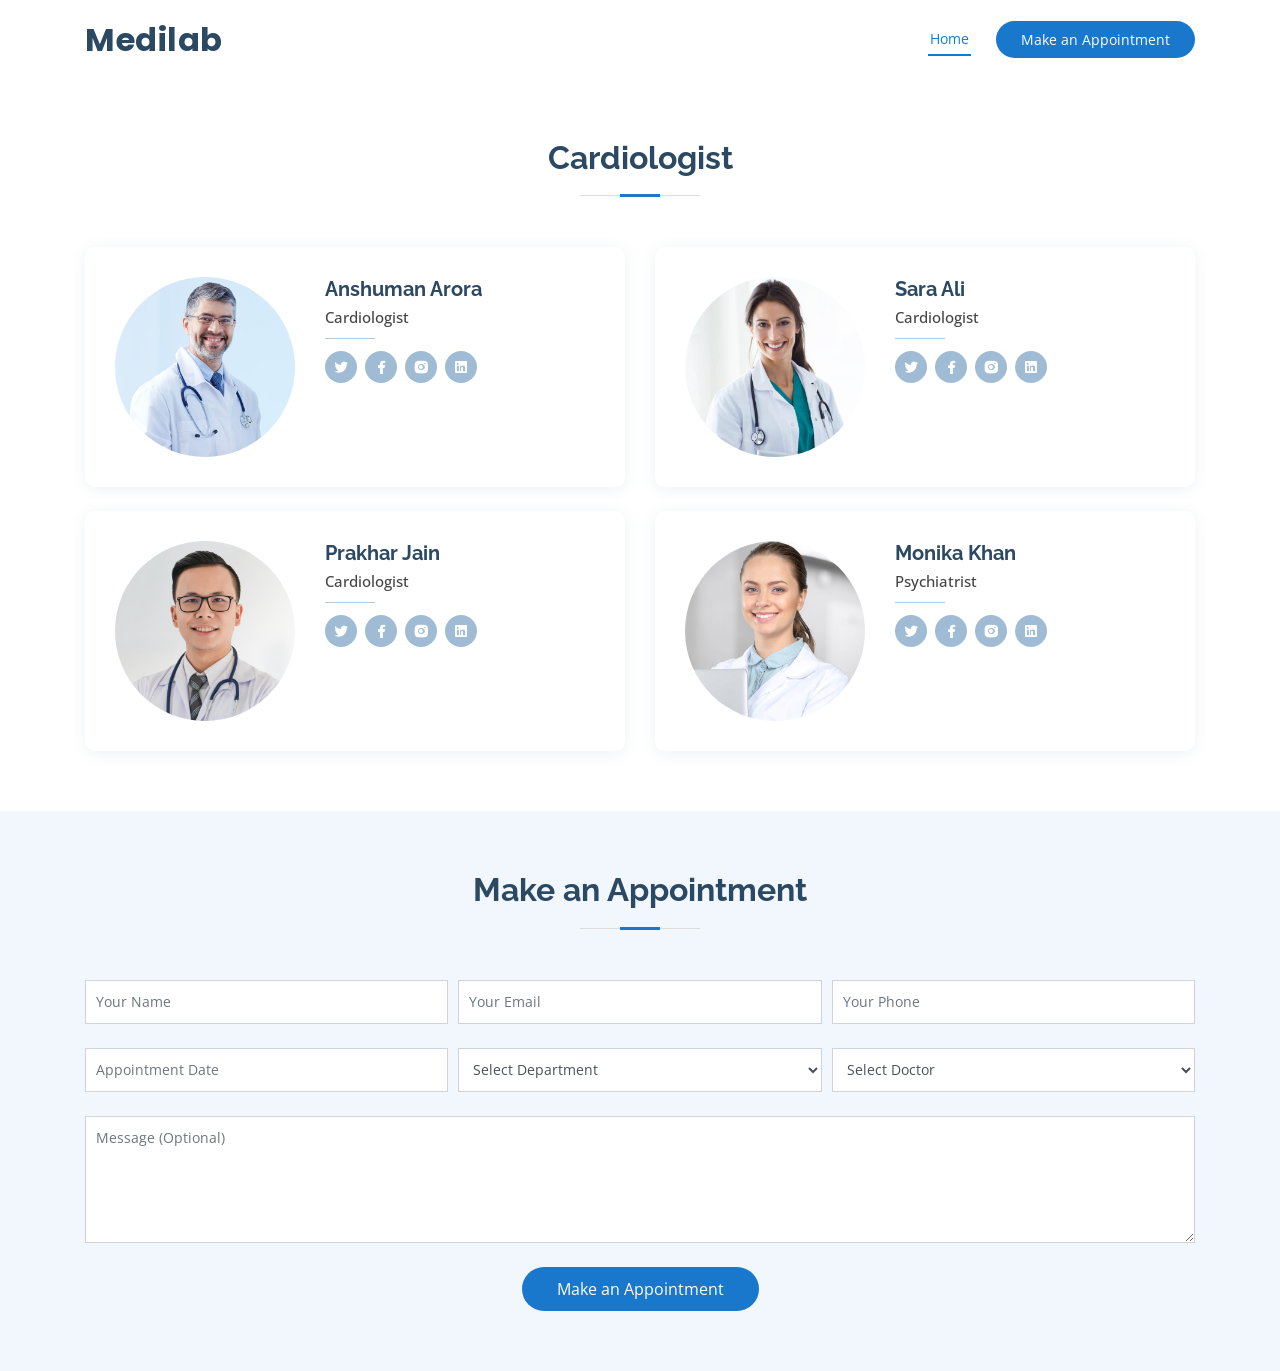
==== cardiology.html @ 85d43318 "Doctor_pages" ====
<!DOCTYPE html>
<html lang="en">

<head>
  <meta charset="utf-8">
  <meta content="width=device-width, initial-scale=1.0" name="viewport">

  <title>Medilab Bootstrap Template - Index</title>
  <meta content="" name="description">
  <meta content="" name="keywords">

  <!-- Favicons -->
  <link href="assets/img/favicon.png" rel="icon">
  <link href="assets/img/apple-touch-icon.png" rel="apple-touch-icon">

  <!-- Google Fonts -->
  <link href="https://fonts.googleapis.com/css?family=Open+Sans:300,300i,400,400i,600,600i,700,700i|Raleway:300,300i,400,400i,500,500i,600,600i,700,700i|Poppins:300,300i,400,400i,500,500i,600,600i,700,700i" rel="stylesheet">

  <!-- Vendor CSS Files -->
  <link href="assets/vendor/bootstrap/css/bootstrap.min.css" rel="stylesheet">
  <link href="assets/vendor/icofont/icofont.min.css" rel="stylesheet">
  <link href="assets/vendor/boxicons/css/boxicons.min.css" rel="stylesheet">
  <link href="assets/vendor/venobox/venobox.css" rel="stylesheet">
  <link href="assets/vendor/animate.css/animate.min.css" rel="stylesheet">
  <link href="assets/vendor/remixicon/remixicon.css" rel="stylesheet">
  <link href="assets/vendor/owl.carousel/assets/owl.carousel.min.css" rel="stylesheet">
  <link href="assets/vendor/bootstrap-datepicker/css/bootstrap-datepicker.min.css" rel="stylesheet">

  <!-- Template Main CSS File -->
  <link href="assets/css/style.css" rel="stylesheet">

  <!-- =======================================================
  * Template Name: Medilab - v2.1.0
  * Template URL: https://bootstrapmade.com/medilab-free-medical-bootstrap-theme/
  * Author: BootstrapMade.com
  * License: https://bootstrapmade.com/license/
  ======================================================== -->
</head>

<body>

  <!-- ======= Top Bar ======= -->
  <!-- <div id="topbar" class="d-none d-lg-flex align-items-center fixed-top">
    <div class="container d-flex">
      <div class="contact-info mr-auto">
        <i class="icofont-envelope"></i> <a href="mailto:contact@example.com">contact@example.com</a>
        <i class="icofont-phone"></i> +1 5589 55488 55
        <i class="icofont-google-map"></i> A108 Adam Street, NY
      </div>
      <div class="social-links">
        <a href="#" class="twitter"><i class="icofont-twitter"></i></a>
        <a href="#" class="facebook"><i class="icofont-facebook"></i></a>
        <a href="#" class="instagram"><i class="icofont-instagram"></i></a>
        <a href="#" class="skype"><i class="icofont-skype"></i></a>
        <a href="#" class="linkedin"><i class="icofont-linkedin"></i></i></a>
      </div>
    </div>
  </div> -->

  <!-- ======= Header ======= -->
  <header id="header">
    <div class="container d-flex align-items-center">

      <h1 class="logo mr-auto"><a href="index.html">Medilab</a></h1>
      <!-- Uncomment below if you prefer to use an image logo -->
      <!-- <a href="index.html" class="logo mr-auto"><img src="assets/img/logo.png" alt="" class="img-fluid"></a>-->

      <nav class="nav-menu d-none d-lg-block">
        <ul>
          <li class="active"><a href="index.html">Home</a></li>
          <!-- <li><a href="#about">About</a></li>
          <li><a href="#services">Department</a></li>
           <li><a href="#departments">Departments</a></li> 
          <li><a href="#doctors">Doctors</a></li>
          <li class="drop-down"><a href="">Drop Down</a>
            <ul>
              <li><a href="#">Drop Down 1</a></li>
              <li class="drop-down"><a href="#">Deep Drop Down</a>
                <ul>
                  <li><a href="#">Deep Drop Down 1</a></li>
                  <li><a href="#">Deep Drop Down 2</a></li>
                  <li><a href="#">Deep Drop Down 3</a></li>
                  <li><a href="#">Deep Drop Down 4</a></li>
                  <li><a href="#">Deep Drop Down 5</a></li>
                </ul>
              </li>
              <li><a href="#">Drop Down 2</a></li>
              <li><a href="#">Drop Down 3</a></li>
              <li><a href="#">Drop Down 4</a></li>
            </ul>
          </li>
          <li><a href="#contact">Contact</a></li> -->

        </ul>
      </nav><!-- .nav-menu -->

      <a href="#appointment" class="appointment-btn scrollto">Make an Appointment</a>

    </div>
  </header><!-- End Header -->
   <!-- ======= Doctors Section ======= -->
   <section id="doctors" class="doctors">
    <div class="container">

      <div class="section-title">
        <h2>Cardiologist</h2>
        <!-- <p>Magnam dolores commodi suscipit. Necessitatibus eius consequatur ex aliquid fuga eum quidem. Sit sint consectetur velit. Quisquam quos quisquam cupiditate. Et nemo qui impedit suscipit alias ea. Quia fugiat sit in iste officiis commodi quidem hic quas.</p> -->
      </div>

      <div class="row">

        <div class="col-lg-6">
          <div class="member d-flex align-items-start">
            <div class="pic"><img src="assets/img/doctors/doctors-1.jpg" class="img-fluid" alt=""></div>
            <div class="member-info">
              <h4>Anshuman Arora</h4>
              <span>Cardiologist</span>
              <!-- <p>Explicabo voluptatem mollitia et repellat qui dolorum quasi</p> -->
              <div class="social">
                <a href=""><i class="ri-twitter-fill"></i></a>
                <a href=""><i class="ri-facebook-fill"></i></a>
                <a href=""><i class="ri-instagram-fill"></i></a>
                <a href=""> <i class="ri-linkedin-box-fill"></i> </a>
                
              </div>
              
            </div>
            
          </div>
          
        </div>
        

        <div class="col-lg-6 mt-4 mt-lg-0">
          <div class="member d-flex align-items-start">
            <div class="pic"><img src="assets/img/doctors/doctors-2.jpg" class="img-fluid" alt=""></div>
            <div class="member-info">
              <h4>Sara Ali</h4>
              <span>Cardiologist</span>
              <!-- <p>Aut maiores voluptates amet et quis praesentium qui senda para</p> -->
              <div class="social">
                <a href=""><i class="ri-twitter-fill"></i></a>
                <a href=""><i class="ri-facebook-fill"></i></a>
                <a href=""><i class="ri-instagram-fill"></i></a>
                <a href=""> <i class="ri-linkedin-box-fill"></i> </a>
              </div>
            </div>
          </div>
        </div>

        <div class="col-lg-6 mt-4">
          <div class="member d-flex align-items-start">
            <div class="pic"><img src="assets/img/doctors/doctors-3.jpg" class="img-fluid" alt=""></div>
            <div class="member-info">
              <h4>Prakhar Jain</h4>
              <span>Cardiologist</span>
              <!-- <p>Quisquam facilis cum velit laborum corrupti fuga rerum quia</p> -->
              <div class="social">
                <a href=""><i class="ri-twitter-fill"></i></a>
                <a href=""><i class="ri-facebook-fill"></i></a>
                <a href=""><i class="ri-instagram-fill"></i></a>
                <a href=""> <i class="ri-linkedin-box-fill"></i> </a>
              </div>
            </div>
          </div>
        </div>

        <div class="col-lg-6 mt-4">
          <div class="member d-flex align-items-start">
            <div class="pic"><img src="assets/img/doctors/doctors-4.jpg" class="img-fluid" alt=""></div>
            <div class="member-info">
              <h4>Monika Khan</h4>
              <span>Psychiatrist</span>
              <!-- <p>Dolorum tempora officiis odit laborum officiis et et accusamus</p> -->
              <div class="social">
                <a href=""><i class="ri-twitter-fill"></i></a>
                <a href=""><i class="ri-facebook-fill"></i></a>
                <a href=""><i class="ri-instagram-fill"></i></a>
                <a href=""> <i class="ri-linkedin-box-fill"></i> </a>
              </div>
            </div>
          </div>
        </div>

      </div>

    </div>
  </section><!-- End Doctors Section -->
<!-- ======= Appointment Section ======= -->
<section id="appointment" class="appointment section-bg">
  <div class="container">

    <div class="section-title">
      <h2>Make an Appointment</h2>
      <!-- <p>Magnam dolores commodi suscipit. Necessitatibus eius consequatur ex aliquid fuga eum quidem. Sit sint consectetur velit. Quisquam quos quisquam cupiditate. Et nemo qui impedit suscipit alias ea. Quia fugiat sit in iste officiis commodi quidem hic quas.</p> -->
    </div>

    <form action="forms/appointment.php" method="post" role="form" class="php-email-form">
      <div class="form-row">
        <div class="col-md-4 form-group">
          <input type="text" name="name" class="form-control" id="name" placeholder="Your Name" data-rule="minlen:4" data-msg="Please enter at least 4 chars">
          <div class="validate"></div>
        </div>
        <div class="col-md-4 form-group">
          <input type="email" class="form-control" name="email" id="email" placeholder="Your Email" data-rule="email" data-msg="Please enter a valid email">
          <div class="validate"></div>
        </div>
        <div class="col-md-4 form-group">
          <input type="tel" class="form-control" name="phone" id="phone" placeholder="Your Phone" data-rule="minlen:4" data-msg="Please enter at least 4 chars">
          <div class="validate"></div>
        </div>
      </div>
      <div class="form-row">
        <div class="col-md-4 form-group">
          <input type="datetime" name="date" class="form-control datepicker" id="date" placeholder="Appointment Date" data-rule="minlen:4" data-msg="Please enter at least 4 chars">
          <div class="validate"></div>
        </div>
        <div class="col-md-4 form-group">
          <select name="department" id="department" class="form-control">
            <option value="">Select Department</option>
            <option value="Department 1">Department 1</option>
            <option value="Department 2">Department 2</option>
            <option value="Department 3">Department 3</option>
          </select>
          <div class="validate"></div>
        </div>
        <div class="col-md-4 form-group">
          <select name="doctor" id="doctor" class="form-control">
            <option value="">Select Doctor</option>
            <option value="Doctor 1">Doctor 1</option>
            <option value="Doctor 2">Doctor 2</option>
            <option value="Doctor 3">Doctor 3</option>
          </select>
          <div class="validate"></div>
        </div>
      </div>

      <div class="form-group">
        <textarea class="form-control" name="message" rows="5" placeholder="Message (Optional)"></textarea>
        <div class="validate"></div>
      </div>
      <div class="mb-3">
        <div class="loading">Loading</div>
        <div class="error-message"></div>
        <div class="sent-message">Your appointment request has been sent successfully. Thank you!</div>
      </div>
      <div class="text-center"><button type="submit">Make an Appointment</button></div>
    </form>

  </div>
</section><!-- End Appointment Section -->
---- assets/css/style.css ----
/**
* Template Name: Medilab - v2.1.0
* Template URL: https://bootstrapmade.com/medilab-free-medical-bootstrap-theme/
* Author: BootstrapMade.com
* License: https://bootstrapmade.com/license/
*/

/*--------------------------------------------------------------
# General
--------------------------------------------------------------*/
body {
  font-family: "Open Sans", sans-serif;
  color: #444444;
}

a {
  color: #1977cc;
}

a:hover {
  color: #3291e6;
  text-decoration: none;
}

h1, h2, h3, h4, h5, h6 {
  font-family: "Raleway", sans-serif;
}

/*--------------------------------------------------------------
# Preloader
--------------------------------------------------------------*/
#preloader {
  position: fixed;
  top: 0;
  left: 0;
  right: 0;
  bottom: 0;
  z-index: 9999;
  overflow: hidden;
  background: #fff;
}

#preloader:before {
  content: "";
  position: fixed;
  top: calc(50% - 30px);
  left: calc(50% - 30px);
  border: 6px solid #1977cc;
  border-top-color: #d1e6f9;
  border-radius: 50%;
  width: 60px;
  height: 60px;
  -webkit-animation: animate-preloader 1s linear infinite;
  animation: animate-preloader 1s linear infinite;
}

@-webkit-keyframes animate-preloader {
  0% {
    transform: rotate(0deg);
  }
  100% {
    transform: rotate(360deg);
  }
}

@keyframes animate-preloader {
  0% {
    transform: rotate(0deg);
  }
  100% {
    transform: rotate(360deg);
  }
}

/*--------------------------------------------------------------
# Back to top button
--------------------------------------------------------------*/
.back-to-top {
  position: fixed;
  display: none;
  right: 15px;
  bottom: 15px;
  z-index: 99999;
}

.back-to-top i {
  display: flex;
  align-items: center;
  justify-content: center;
  font-size: 24px;
  width: 40px;
  height: 40px;
  border-radius: 50px;
  background: #1977cc;
  color: #fff;
  transition: all 0.4s;
}

.back-to-top i:hover {
  background: #1c84e3;
  color: #fff;
}

.datepicker-dropdown {
  padding: 20px !important;
}

/*--------------------------------------------------------------
# Top Bar
--------------------------------------------------------------*/
#topbar {
  background: #fff;
  height: 40px;
  font-size: 14px;
  transition: all 0.5s;
}

#topbar.topbar-scrolled {
  top: -40px;
}

#topbar .contact-info a {
  line-height: 1;
  color: #444444;
  transition: 0.3s;
}

#topbar .contact-info a:hover {
  color: #1977cc;
}

#topbar .contact-info i {
  color: #1977cc;
  padding-right: 4px;
  margin-left: 15px;
}

#topbar .contact-info i:first-child {
  margin-left: 0;
}

#topbar .social-links a {
  color: #437099;
  padding-left: 15px;
  display: inline-block;
  line-height: 1px;
  transition: 0.3s;
}

#topbar .social-links a:hover {
  color: #1977cc;
}

#topbar .social-links a:first-child {
  border-left: 0;
}

/*--------------------------------------------------------------
# Header
--------------------------------------------------------------*/
#header {
  background: #fff;
  transition: all 0.5s;
  z-index: 997;
  padding: 15px 0;
  top: 40px;
  box-shadow: 0px 2px 15px rgba(25, 119, 204, 0.1);
}

#header.header-scrolled {
  top: 0;
}

#header .logo {
  font-size: 32px;
  margin: 0;
  padding: 0;
  line-height: 1;
  font-weight: 700;
  letter-spacing: 0.5px;
  font-family: "Poppins", sans-serif;
}

#header .logo a {
  color: #2c4964;
}

#header .logo img {
  max-height: 40px;
}

@media (max-width: 992px) {
  #header {
    top: 0;
  }
  #header .logo {
    font-size: 28px;
  }
}

/*--------------------------------------------------------------
# Navigation Menu
--------------------------------------------------------------*/
/* Desktop Navigation */
.nav-menu ul {
  margin: 0;
  padding: 0;
  list-style: none;
}

.nav-menu > ul {
  display: flex;
}

.nav-menu > ul > li {
  position: relative;
  white-space: nowrap;
  padding: 8px 0 8px 20px;
}

.nav-menu a {
  display: block;
  position: relative;
  color: #2c4964;
  transition: 0.3s;
  font-size: 14px;
  font-family: "Open Sans", sans-serif;
  padding: 5px 2px;
  border-bottom: 2px solid #fff;
}

.nav-menu a:hover, .nav-menu .active > a, .nav-menu li:hover > a {
  color: #1977cc;
  border-color: #1977cc;
}

.nav-menu .drop-down ul {
  display: block;
  position: absolute;
  left: 20px;
  top: calc(100% + 30px);
  z-index: 99;
  opacity: 0;
  visibility: hidden;
  padding: 10px 0;
  background: #fff;
  box-shadow: 0px 0px 30px rgba(127, 137, 161, 0.25);
  transition: 0.3s;
}

.nav-menu .drop-down:hover > ul {
  opacity: 1;
  top: 100%;
  visibility: visible;
}

.nav-menu .drop-down li {
  min-width: 180px;
  position: relative;
}

.nav-menu .drop-down ul a {
  padding: 10px 20px;
  font-size: 14px;
  font-weight: 500;
  text-transform: none;
  color: #082744;
  border: none;
}

.nav-menu .drop-down ul a:hover, .nav-menu .drop-down ul .active > a, .nav-menu .drop-down ul li:hover > a {
  color: #1977cc;
}

.nav-menu .drop-down > a:after {
  content: "\ea99";
  font-family: IcoFont;
  padding-left: 5px;
}

.nav-menu .drop-down .drop-down ul {
  top: 0;
  left: calc(100% - 30px);
}

.nav-menu .drop-down .drop-down:hover > ul {
  opacity: 1;
  top: 0;
  left: 100%;
}

.nav-menu .drop-down .drop-down > a {
  padding-right: 35px;
}

.nav-menu .drop-down .drop-down > a:after {
  content: "\eaa0";
  font-family: IcoFont;
  position: absolute;
  right: 15px;
}

@media (max-width: 1366px) {
  .nav-menu .drop-down .drop-down ul {
    left: -90%;
  }
  .nav-menu .drop-down .drop-down:hover > ul {
    left: -100%;
  }
  .nav-menu .drop-down .drop-down > a:after {
    content: "\ea9d";
  }
}

/* Get Startet Button */
.appointment-btn {
  margin-left: 25px;
  background: #1977cc;
  color: #fff;
  border-radius: 50px;
  padding: 8px 25px;
  white-space: nowrap;
  transition: 0.3s;
  font-size: 14px;
  display: inline-block;
}

.appointment-btn:hover {
  background: #166ab5;
  color: #fff;
}

@media (max-width: 768px) {
  .appointment-btn {
    margin: 0 48px 0 0;
    padding: 6px 18px;
  }
}

/* Mobile Navigation */
.mobile-nav-toggle {
  position: fixed;
  right: 15px;
  top: 15px;
  z-index: 9998;
  border: 0;
  background: none;
  font-size: 24px;
  transition: all 0.4s;
  outline: none !important;
  line-height: 1;
  cursor: pointer;
  text-align: right;
}

.mobile-nav-toggle i {
  color: #1977cc;
}

.mobile-nav {
  position: fixed;
  top: 55px;
  right: 15px;
  bottom: 15px;
  left: 15px;
  z-index: 9999;
  overflow-y: auto;
  background: #fff;
  transition: ease-in-out 0.2s;
  opacity: 0;
  visibility: hidden;
  border-radius: 10px;
  padding: 10px 0;
}

.mobile-nav * {
  margin: 0;
  padding: 0;
  list-style: none;
}

.mobile-nav a {
  display: block;
  position: relative;
  color: #2c4964;
  padding: 10px 20px;
  font-weight: 500;
  outline: none;
}

.mobile-nav a:hover, .mobile-nav .active > a, .mobile-nav li:hover > a {
  color: #1977cc;
  text-decoration: none;
}

.mobile-nav .drop-down > a:after {
  content: "\ea99";
  font-family: IcoFont;
  padding-left: 10px;
  position: absolute;
  right: 15px;
}

.mobile-nav .active.drop-down > a:after {
  content: "\eaa1";
}

.mobile-nav .drop-down > a {
  padding-right: 35px;
}

.mobile-nav .drop-down ul {
  display: none;
  overflow: hidden;
}

.mobile-nav .drop-down li {
  padding-left: 20px;
}

.mobile-nav-overly {
  width: 100%;
  height: 100%;
  z-index: 9997;
  top: 0;
  left: 0;
  position: fixed;
  background: rgba(28, 47, 65, 0.6);
  overflow: hidden;
  display: none;
  transition: ease-in-out 0.2s;
}

.mobile-nav-active {
  overflow: hidden;
}

.mobile-nav-active .mobile-nav {
  opacity: 1;
  visibility: visible;
}

.mobile-nav-active .mobile-nav-toggle i {
  color: #fff;
}

/*--------------------------------------------------------------
# Hero Section
--------------------------------------------------------------*/
#hero {
  width: 100%;
  height: 90vh;
  background: url("../img/hero-bg.jpg") top center;
  background-size: cover;
  position: relative;
  margin-bottom: -200px;
}

#hero .container {
  position: relative;
}

#hero h1 {
  margin: 0;
  font-size: 48px;
  font-weight: 700;
  line-height: 56px;
  text-transform: uppercase;
  color: #2c4964;
}

#hero h2 {
  color: #2c4964;
  margin: 10px 0 0 0;
  font-size: 24px;
}

#hero .btn-get-started {
  font-family: "Raleway", sans-serif;
  text-transform: uppercase;
  font-weight: 500;
  font-size: 14px;
  letter-spacing: 1px;
  display: inline-block;
  padding: 12px 35px;
  margin-top: 30px;
  border-radius: 50px;
  transition: 0.5s;
  color: #fff;
  background: #1977cc;
}

#hero .btn-get-started:hover {
  background: #3291e6;
}

@media (min-width: 1024px) {
  #hero {
    background-attachment: fixed;
  }
}

@media (max-width: 992px) {
  #hero {
    margin-bottom: 0;
    height: 100vh;
  }
  #hero .container {
    padding-bottom: 63px;
  }
  #hero h1 {
    font-size: 28px;
    line-height: 36px;
  }
  #hero h2 {
    font-size: 18px;
    line-height: 24px;
    margin-bottom: 30px;
  }
}

@media (max-height: 500px) {
  #hero {
    height: auto;
  }
}

/*--------------------------------------------------------------
# Sections General
--------------------------------------------------------------*/
section {
  padding: 60px 0;
  overflow: hidden;
}

.section-bg {
  background-color: #f1f7fd;
}

.section-title {
  text-align: center;
  padding-bottom: 30px;
}

.section-title h2 {
  font-size: 32px;
  font-weight: bold;
  margin-bottom: 20px;
  padding-bottom: 20px;
  position: relative;
  color: #2c4964;
}

.section-title h2::before {
  content: '';
  position: absolute;
  display: block;
  width: 120px;
  height: 1px;
  background: #ddd;
  bottom: 1px;
  left: calc(50% - 60px);
}

.section-title h2::after {
  content: '';
  position: absolute;
  display: block;
  width: 40px;
  height: 3px;
  background: #1977cc;
  bottom: 0;
  left: calc(50% - 20px);
}

.section-title p {
  margin-bottom: 0;
}

/*--------------------------------------------------------------
# Breadcrumbs
--------------------------------------------------------------*/
.breadcrumbs {
  padding: 20px 0;
  background-color: #f1f7fd;
  min-height: 40px;
  margin-top: 120px;
}

@media (max-width: 992px) {
  .breadcrumbs {
    margin-top: 63px;
  }
}

.breadcrumbs h2 {
  font-size: 24px;
  font-weight: 300;
  margin: 0;
}

@media (max-width: 992px) {
  .breadcrumbs h2 {
    margin: 0 0 10px 0;
  }
}

.breadcrumbs ol {
  display: flex;
  flex-wrap: wrap;
  list-style: none;
  padding: 0;
  margin: 0;
  font-size: 14px;
}

.breadcrumbs ol li + li {
  padding-left: 10px;
}

.breadcrumbs ol li + li::before {
  display: inline-block;
  padding-right: 10px;
  color: #6c757d;
  content: "/";
}

@media (max-width: 768px) {
  .breadcrumbs .d-flex {
    display: block !important;
  }
  .breadcrumbs ol {
    display: block;
  }
  .breadcrumbs ol li {
    display: inline-block;
  }
}

/*--------------------------------------------------------------
# Why Us
--------------------------------------------------------------*/
.why-us .content {
  padding: 30px;
  background: #1977cc;
  border-radius: 4px;
  color: #fff;
}

.why-us .content h3 {
  font-weight: 700;
  font-size: 34px;
  margin-bottom: 30px;
}

.why-us .content p {
  margin-bottom: 30px;
}

.why-us .content .more-btn {
  display: inline-block;
  background: rgba(255, 255, 255, 0.2);
  padding: 6px 30px 8px 30px;
  color: #fff;
  border-radius: 50px;
  transition: all ease-in-out 0.4s;
}

.why-us .content .more-btn i {
  font-size: 14px;
}

.why-us .content .more-btn:hover {
  color: #1977cc;
  background: #fff;
}

.why-us .icon-boxes .icon-box {
  text-align: center;
  border-radius: 10px;
  background: #fff;
  box-shadow: 0px 2px 15px rgba(0, 0, 0, 0.1);
  padding: 40px 30px;
  width: 100%;
}

.why-us .icon-boxes .icon-box i {
  font-size: 40px;
  color: #1977cc;
  margin-bottom: 30px;
}

.why-us .icon-boxes .icon-box h4 {
  font-size: 20px;
  font-weight: 700;
  margin: 0 0 30px 0;
}

.why-us .icon-boxes .icon-box p {
  font-size: 15px;
  color: #848484;
}

/*--------------------------------------------------------------
# About
--------------------------------------------------------------*/
.about .icon-boxes h4 {
  font-size: 18px;
  color: #4b7dab;
  margin-bottom: 15px;
}

.about .icon-boxes h3 {
  font-size: 28px;
  font-weight: 700;
  color: #2c4964;
  margin-bottom: 15px;
}

.about .icon-box {
  margin-top: 40px;
}

.about .icon-box .icon {
  float: left;
  display: flex;
  align-items: center;
  justify-content: center;
  width: 64px;
  height: 64px;
  border: 2px solid #8dc2f1;
  border-radius: 50px;
  transition: 0.5s;
}

.about .icon-box .icon i {
  color: #1977cc;
  font-size: 32px;
}

.about .icon-box:hover .icon {
  background: #1977cc;
  border-color: #1977cc;
}

.about .icon-box:hover .icon i {
  color: #fff;
}

.about .icon-box .title {
  margin-left: 85px;
  font-weight: 700;
  margin-bottom: 10px;
  font-size: 18px;
}

.about .icon-box .title a {
  color: #343a40;
  transition: 0.3s;
}

.about .icon-box .title a:hover {
  color: #1977cc;
}

.about .icon-box .description {
  margin-left: 85px;
  line-height: 24px;
  font-size: 14px;
}

.about .video-box {
  background: url("../img/about.jpg") center center no-repeat;
  background-size: cover;
  min-height: 500px;
}

.about .play-btn {
  width: 94px;
  height: 94px;
  background: radial-gradient(#1977cc 50%, rgba(25, 119, 204, 0.4) 52%);
  border-radius: 50%;
  display: block;
  position: absolute;
  left: calc(50% - 47px);
  top: calc(50% - 47px);
  overflow: hidden;
}

.about .play-btn::after {
  content: '';
  position: absolute;
  left: 50%;
  top: 50%;
  transform: translateX(-40%) translateY(-50%);
  width: 0;
  height: 0;
  border-top: 10px solid transparent;
  border-bottom: 10px solid transparent;
  border-left: 15px solid #fff;
  z-index: 100;
  transition: all 400ms cubic-bezier(0.55, 0.055, 0.675, 0.19);
}

.about .play-btn::before {
  content: '';
  position: absolute;
  width: 120px;
  height: 120px;
  -webkit-animation-delay: 0s;
  animation-delay: 0s;
  -webkit-animation: pulsate-btn 2s;
  animation: pulsate-btn 2s;
  -webkit-animation-direction: forwards;
  animation-direction: forwards;
  -webkit-animation-iteration-count: infinite;
  animation-iteration-count: infinite;
  -webkit-animation-timing-function: steps;
  animation-timing-function: steps;
  opacity: 1;
  border-radius: 50%;
  border: 5px solid rgba(25, 119, 204, 0.7);
  top: -15%;
  left: -15%;
  background: rgba(198, 16, 0, 0);
}

.about .play-btn:hover::after {
  border-left: 15px solid #1977cc;
  transform: scale(20);
}

.about .play-btn:hover::before {
  content: '';
  position: absolute;
  left: 50%;
  top: 50%;
  transform: translateX(-40%) translateY(-50%);
  width: 0;
  height: 0;
  border: none;
  border-top: 10px solid transparent;
  border-bottom: 10px solid transparent;
  border-left: 15px solid #fff;
  z-index: 200;
  -webkit-animation: none;
  animation: none;
  border-radius: 0;
}

@-webkit-keyframes pulsate-btn {
  0% {
    transform: scale(0.6, 0.6);
    opacity: 1;
  }
  100% {
    transform: scale(1, 1);
    opacity: 0;
  }
}

@keyframes pulsate-btn {
  0% {
    transform: scale(0.6, 0.6);
    opacity: 1;
  }
  100% {
    transform: scale(1, 1);
    opacity: 0;
  }
}

/*--------------------------------------------------------------
# Counts
--------------------------------------------------------------*/
.counts {
  background: #f1f7fd;
  padding: 70px 0 60px;
}

.counts .count-box {
  padding: 30px 30px 25px 30px;
  width: 100%;
  position: relative;
  text-align: center;
  background: #fff;
}

.counts .count-box i {
  position: absolute;
  top: -25px;
  left: 50%;
  transform: translateX(-50%);
  font-size: 24px;
  background: #1977cc;
  padding: 12px;
  color: #fff;
  border-radius: 50px;
}

.counts .count-box span {
  font-size: 36px;
  display: block;
  font-weight: 600;
  color: #082744;
}

.counts .count-box p {
  padding: 0;
  margin: 0;
  font-family: "Raleway", sans-serif;
  font-size: 14px;
}

/*--------------------------------------------------------------
# Services
--------------------------------------------------------------*/
.services .icon-box {
  text-align: center;
  border: 1px solid #d5e1ed;
  padding: 80px 20px;
  transition: all ease-in-out 0.3s;
}

.services .icon-box .icon {
  margin: 0 auto;
  width: 64px;
  height: 64px;
  background: #1977cc;
  border-radius: 5px;
  transition: all .3s ease-out 0s;
  display: flex;
  align-items: center;
  justify-content: center;
  margin-bottom: 20px;
  transform-style: preserve-3d;
}

.services .icon-box .icon i {
  color: #fff;
  font-size: 28px;
}

.services .icon-box .icon::before {
  position: absolute;
  content: '';
  left: -8px;
  top: -8px;
  height: 100%;
  width: 100%;
  background: #badaf7;
  border-radius: 5px;
  transition: all .3s ease-out 0s;
  transform: translateZ(-1px);
}

.services .icon-box h4 {
  font-weight: 700;
  margin-bottom: 15px;
  font-size: 24px;
}

.services .icon-box h4 a {
  color: #2c4964;
}

.services .icon-box p {
  line-height: 24px;
  font-size: 14px;
  margin-bottom: 0;
}

.services .icon-box:hover {
  background: #1977cc;
  border-color: #1977cc;
}

.services .icon-box:hover .icon {
  background: #fff;
}

.services .icon-box:hover .icon i {
  color: #1977cc;
}

.services .icon-box:hover .icon::before {
  background: #3291e6;
}

.services .icon-box:hover h4 a, .services .icon-box:hover p {
  color: #fff;
}

/*--------------------------------------------------------------
# Appointments
--------------------------------------------------------------*/
.appointment .php-email-form {
  width: 100%;
}

.appointment .php-email-form .form-group {
  padding-bottom: 8px;
}

.appointment .php-email-form .validate {
  display: none;
  color: red;
  margin: 0 0 15px 0;
  font-weight: 400;
  font-size: 13px;
}

.appointment .php-email-form .error-message {
  display: none;
  color: #fff;
  background: #ed3c0d;
  text-align: left;
  padding: 15px;
  font-weight: 600;
}

.appointment .php-email-form .error-message br + br {
  margin-top: 25px;
}

.appointment .php-email-form .sent-message {
  display: none;
  color: #fff;
  background: #18d26e;
  text-align: center;
  padding: 15px;
  font-weight: 600;
}

.appointment .php-email-form .loading {
  display: none;
  background: #fff;
  text-align: center;
  padding: 15px;
}

.appointment .php-email-form .loading:before {
  content: "";
  display: inline-block;
  border-radius: 50%;
  width: 24px;
  height: 24px;
  margin: 0 10px -6px 0;
  border: 3px solid #18d26e;
  border-top-color: #eee;
  -webkit-animation: animate-loading 1s linear infinite;
  animation: animate-loading 1s linear infinite;
}

.appointment .php-email-form input, .appointment .php-email-form textarea, .appointment .php-email-form select {
  border-radius: 0;
  box-shadow: none;
  font-size: 14px;
  padding: 10px !important;
}

.appointment .php-email-form input:focus, .appointment .php-email-form textarea:focus, .appointment .php-email-form select:focus {
  border-color: #1977cc;
}

.appointment .php-email-form input, .appointment .php-email-form select {
  height: 44px;
}

.appointment .php-email-form textarea {
  padding: 10px 12px;
}

.appointment .php-email-form button[type="submit"] {
  background: #1977cc;
  border: 0;
  padding: 10px 35px;
  color: #fff;
  transition: 0.4s;
  border-radius: 50px;
}

.appointment .php-email-form button[type="submit"]:hover {
  background: #1c84e3;
}

/*--------------------------------------------------------------
# Departments
--------------------------------------------------------------*/
.departments {
  overflow: hidden;
}

.departments .nav-tabs {
  border: 0;
}

.departments .nav-link {
  border: 0;
  padding: 12px 15px 12px 0;
  transition: 0.3s;
  color: #2c4964;
  border-radius: 0;
  border-right: 2px solid #ebf1f6;
  font-weight: 600;
  font-size: 15px;
}

.departments .nav-link:hover {
  color: #1977cc;
}

.departments .nav-link.active {
  color: #1977cc;
  border-color: #1977cc;
}

.departments .tab-pane.active {
  -webkit-animation: fadeIn 0.5s ease-out;
  animation: fadeIn 0.5s ease-out;
}

.departments .details h3 {
  font-size: 26px;
  font-weight: 600;
  margin-bottom: 20px;
  color: #2c4964;
}

.departments .details p {
  color: #777777;
}

.departments .details p:last-child {
  margin-bottom: 0;
}

@media (max-width: 992px) {
  .departments .nav-link {
    border: 0;
    padding: 15px;
  }
  .departments .nav-link.active {
    color: #fff;
    background: #1977cc;
  }
}

/*--------------------------------------------------------------
# Doctors
--------------------------------------------------------------*/
.doctors {
  background: #fff;
}

.doctors .member {
  position: relative;
  box-shadow: 0px 2px 15px rgba(44, 73, 100, 0.08);
  padding: 30px;
  border-radius: 10px;
}

.doctors .member .pic {
  overflow: hidden;
  width: 180px;
  border-radius: 50%;
}

.doctors .member .pic img {
  transition: ease-in-out 0.3s;
}

.doctors .member:hover img {
  transform: scale(1.1);
}

.doctors .member .member-info {
  padding-left: 30px;
}

.doctors .member h4 {
  font-weight: 700;
  margin-bottom: 5px;
  font-size: 20px;
  color: #2c4964;
}

.doctors .member span {
  display: block;
  font-size: 15px;
  padding-bottom: 10px;
  position: relative;
  font-weight: 500;
}

.doctors .member span::after {
  content: '';
  position: absolute;
  display: block;
  width: 50px;
  height: 1px;
  background: #b2c8dd;
  bottom: 0;
  left: 0;
}

.doctors .member p {
  margin: 10px 0 0 0;
  font-size: 14px;
}

.doctors .member .social {
  margin-top: 12px;
  display: flex;
  align-items: center;
  justify-content: flex-start;
}

.doctors .member .social a {
  transition: ease-in-out 0.3s;
  display: flex;
  align-items: center;
  justify-content: center;
  border-radius: 50px;
  width: 32px;
  height: 32px;
  background: #a0bcd5;
}

.doctors .member .social a i {
  color: #fff;
  font-size: 16px;
  margin: 0 2px;
}

.doctors .member .social a:hover {
  background: #1977cc;
}

.doctors .member .social a + a {
  margin-left: 8px;
}

/*--------------------------------------------------------------
# Frequently Asked Questions
--------------------------------------------------------------*/
.faq .faq-list {
  padding: 0 100px;
}

.faq .faq-list ul {
  padding: 0;
  list-style: none;
}

.faq .faq-list li + li {
  margin-top: 15px;
}

.faq .faq-list li {
  padding: 20px;
  background: #fff;
  border-radius: 4px;
  position: relative;
}

.faq .faq-list a {
  display: block;
  position: relative;
  font-family: "Poppins", sans-serif;
  font-size: 16px;
  line-height: 24px;
  font-weight: 500;
  padding: 0 30px;
  outline: none;
}

.faq .faq-list .icon-help {
  font-size: 24px;
  position: absolute;
  right: 0;
  left: 20px;
  color: #76b5ee;
}

.faq .faq-list .icon-show, .faq .faq-list .icon-close {
  font-size: 24px;
  position: absolute;
  right: 0;
  top: 0;
}

.faq .faq-list p {
  margin-bottom: 0;
  padding: 10px 0 0 0;
}

.faq .faq-list .icon-show {
  display: none;
}

.faq .faq-list a.collapsed {
  color: #343a40;
}

.faq .faq-list a.collapsed:hover {
  color: #1977cc;
}

.faq .faq-list a.collapsed .icon-show {
  display: inline-block;
}

.faq .faq-list a.collapsed .icon-close {
  display: none;
}

@media (max-width: 1200px) {
  .faq .faq-list {
    padding: 0;
  }
}

/*--------------------------------------------------------------
# Testimonials
--------------------------------------------------------------*/
.testimonials .testimonial-wrap {
  padding-left: 50px;
}

.testimonials .testimonial-item {
  box-sizing: content-box;
  padding: 30px 30px 30px 60px;
  margin: 30px 15px;
  min-height: 200px;
  box-shadow: 0px 2px 12px rgba(44, 73, 100, 0.08);
  position: relative;
  background: #fff;
}

.testimonials .testimonial-item .testimonial-img {
  width: 90px;
  border-radius: 10px;
  border: 6px solid #fff;
  position: absolute;
  left: -45px;
}

.testimonials .testimonial-item h3 {
  font-size: 18px;
  font-weight: bold;
  margin: 10px 0 5px 0;
  color: #111;
}

.testimonials .testimonial-item h4 {
  font-size: 14px;
  color: #999;
  margin: 0;
}

.testimonials .testimonial-item .quote-icon-left, .testimonials .testimonial-item .quote-icon-right {
  color: #badaf7;
  font-size: 26px;
}

.testimonials .testimonial-item .quote-icon-left {
  display: inline-block;
  left: -5px;
  position: relative;
}

.testimonials .testimonial-item .quote-icon-right {
  display: inline-block;
  right: -5px;
  position: relative;
  top: 10px;
}

.testimonials .testimonial-item p {
  font-style: italic;
  margin: 15px auto 15px auto;
}

.testimonials .owl-nav, .testimonials .owl-dots {
  margin-top: 5px;
  text-align: center;
}

.testimonials .owl-dot {
  display: inline-block;
  margin: 0 5px;
  width: 12px;
  height: 12px;
  border-radius: 50%;
  background-color: #ddd !important;
}

.testimonials .owl-dot.active {
  background-color: #1977cc !important;
}

@media (max-width: 767px) {
  .testimonials .testimonial-wrap {
    padding-left: 0;
  }
  .testimonials .testimonial-item {
    padding: 30px;
    margin: 15px;
  }
  .testimonials .testimonial-item .testimonial-img {
    position: static;
    left: auto;
  }
}

/*--------------------------------------------------------------
# Gallery
--------------------------------------------------------------*/
.gallery .gallery-item {
  overflow: hidden;
  border-right: 3px solid #fff;
  border-bottom: 3px solid #fff;
}

.gallery .gallery-item img {
  transition: all ease-in-out 0.4s;
}

.gallery .gallery-item:hover img {
  transform: scale(1.1);
}

/*--------------------------------------------------------------
# Contact
--------------------------------------------------------------*/
.contact .info {
  width: 100%;
  background: #fff;
}

.contact .info i {
  font-size: 20px;
  color: #1977cc;
  float: left;
  width: 44px;
  height: 44px;
  background: #d6e9fa;
  display: flex;
  justify-content: center;
  align-items: center;
  border-radius: 50px;
  transition: all 0.3s ease-in-out;
}

.contact .info h4 {
  padding: 0 0 0 60px;
  font-size: 22px;
  font-weight: 600;
  margin-bottom: 5px;
  color: #2c4964;
}

.contact .info p {
  padding: 0 0 0 60px;
  margin-bottom: 0;
  font-size: 14px;
  color: #4b7dab;
}

.contact .info .email, .contact .info .phone {
  margin-top: 40px;
}

.contact .info .email:hover i, .contact .info .address:hover i, .contact .info .phone:hover i {
  background: #1977cc;
  color: #fff;
}

.contact .php-email-form {
  width: 100%;
  background: #fff;
}

.contact .php-email-form .form-group {
  padding-bottom: 8px;
}

.contact .php-email-form .validate {
  display: none;
  color: red;
  margin: 0 0 15px 0;
  font-weight: 400;
  font-size: 13px;
}

.contact .php-email-form .error-message {
  display: none;
  color: #fff;
  background: #ed3c0d;
  text-align: left;
  padding: 15px;
  font-weight: 600;
}

.contact .php-email-form .error-message br + br {
  margin-top: 25px;
}

.contact .php-email-form .sent-message {
  display: none;
  color: #fff;
  background: #18d26e;
  text-align: center;
  padding: 15px;
  font-weight: 600;
}

.contact .php-email-form .loading {
  display: none;
  background: #fff;
  text-align: center;
  padding: 15px;
}

.contact .php-email-form .loading:before {
  content: "";
  display: inline-block;
  border-radius: 50%;
  width: 24px;
  height: 24px;
  margin: 0 10px -6px 0;
  border: 3px solid #18d26e;
  border-top-color: #eee;
  -webkit-animation: animate-loading 1s linear infinite;
  animation: animate-loading 1s linear infinite;
}

.contact .php-email-form input, .contact .php-email-form textarea {
  border-radius: 0;
  box-shadow: none;
  font-size: 14px;
}

.contact .php-email-form input {
  height: 44px;
}

.contact .php-email-form textarea {
  padding: 10px 12px;
}

.contact .php-email-form button[type="submit"] {
  background: #1977cc;
  border: 0;
  padding: 10px 35px;
  color: #fff;
  transition: 0.4s;
  border-radius: 50px;
}

.contact .php-email-form button[type="submit"]:hover {
  background: #1c84e3;
}

@-webkit-keyframes animate-loading {
  0% {
    transform: rotate(0deg);
  }
  100% {
    transform: rotate(360deg);
  }
}

@keyframes animate-loading {
  0% {
    transform: rotate(0deg);
  }
  100% {
    transform: rotate(360deg);
  }
}

/*--------------------------------------------------------------
# Footer
--------------------------------------------------------------*/
#footer {
  color: #444444;
  font-size: 14px;
  background: #f1f7fd;
}

#footer .footer-top {
  padding: 60px 0 30px 0;
  background: #fff;
  box-shadow: 0px 2px 15px rgba(25, 119, 204, 0.1);
}

#footer .footer-top .footer-contact {
  margin-bottom: 30px;
}

#footer .footer-top .footer-contact h4 {
  font-size: 22px;
  margin: 0 0 30px 0;
  padding: 2px 0 2px 0;
  line-height: 1;
  font-weight: 700;
}

#footer .footer-top .footer-contact p {
  font-size: 14px;
  line-height: 24px;
  margin-bottom: 0;
  font-family: "Raleway", sans-serif;
  color: #777777;
}

#footer .footer-top h4 {
  font-size: 16px;
  font-weight: bold;
  color: #444444;
  position: relative;
  padding-bottom: 12px;
}

#footer .footer-top .footer-links {
  margin-bottom: 30px;
}

#footer .footer-top .footer-links ul {
  list-style: none;
  padding: 0;
  margin: 0;
}

#footer .footer-top .footer-links ul i {
  padding-right: 2px;
  color: #1c84e3;
  font-size: 18px;
  line-height: 1;
}

#footer .footer-top .footer-links ul li {
  padding: 10px 0;
  display: flex;
  align-items: center;
}

#footer .footer-top .footer-links ul li:first-child {
  padding-top: 0;
}

#footer .footer-top .footer-links ul a {
  color: #777777;
  transition: 0.3s;
  display: inline-block;
  line-height: 1;
}

#footer .footer-top .footer-links ul a:hover {
  text-decoration: none;
  color: #1977cc;
}

#footer .footer-newsletter {
  font-size: 15px;
}

#footer .footer-newsletter h4 {
  font-size: 16px;
  font-weight: bold;
  color: #444444;
  position: relative;
  padding-bottom: 12px;
}

#footer .footer-newsletter form {
  margin-top: 30px;
  background: #fff;
  padding: 6px 10px;
  position: relative;
  border-radius: 50px;
  text-align: left;
  border: 1px solid #bfdcf7;
}

#footer .footer-newsletter form input[type="email"] {
  border: 0;
  padding: 4px 8px;
  width: calc(100% - 100px);
}

#footer .footer-newsletter form input[type="submit"] {
  position: absolute;
  top: 0;
  right: 0;
  bottom: 0;
  border: 0;
  background: none;
  font-size: 16px;
  padding: 0 20px;
  background: #1977cc;
  color: #fff;
  transition: 0.3s;
  border-radius: 50px;
}

#footer .footer-newsletter form input[type="submit"]:hover {
  background: #1c84e3;
}

#footer .credits {
  padding-top: 5px;
  font-size: 13px;
  color: #444444;
}

#footer .social-links a {
  font-size: 18px;
  display: inline-block;
  background: #1977cc;
  color: #fff;
  line-height: 1;
  padding: 8px 0;
  margin-right: 4px;
  border-radius: 50%;
  text-align: center;
  width: 36px;
  height: 36px;
  transition: 0.3s;
}

#footer .social-links a:hover {
  background: #1c84e3;
  color: #fff;
  text-decoration: none;
}
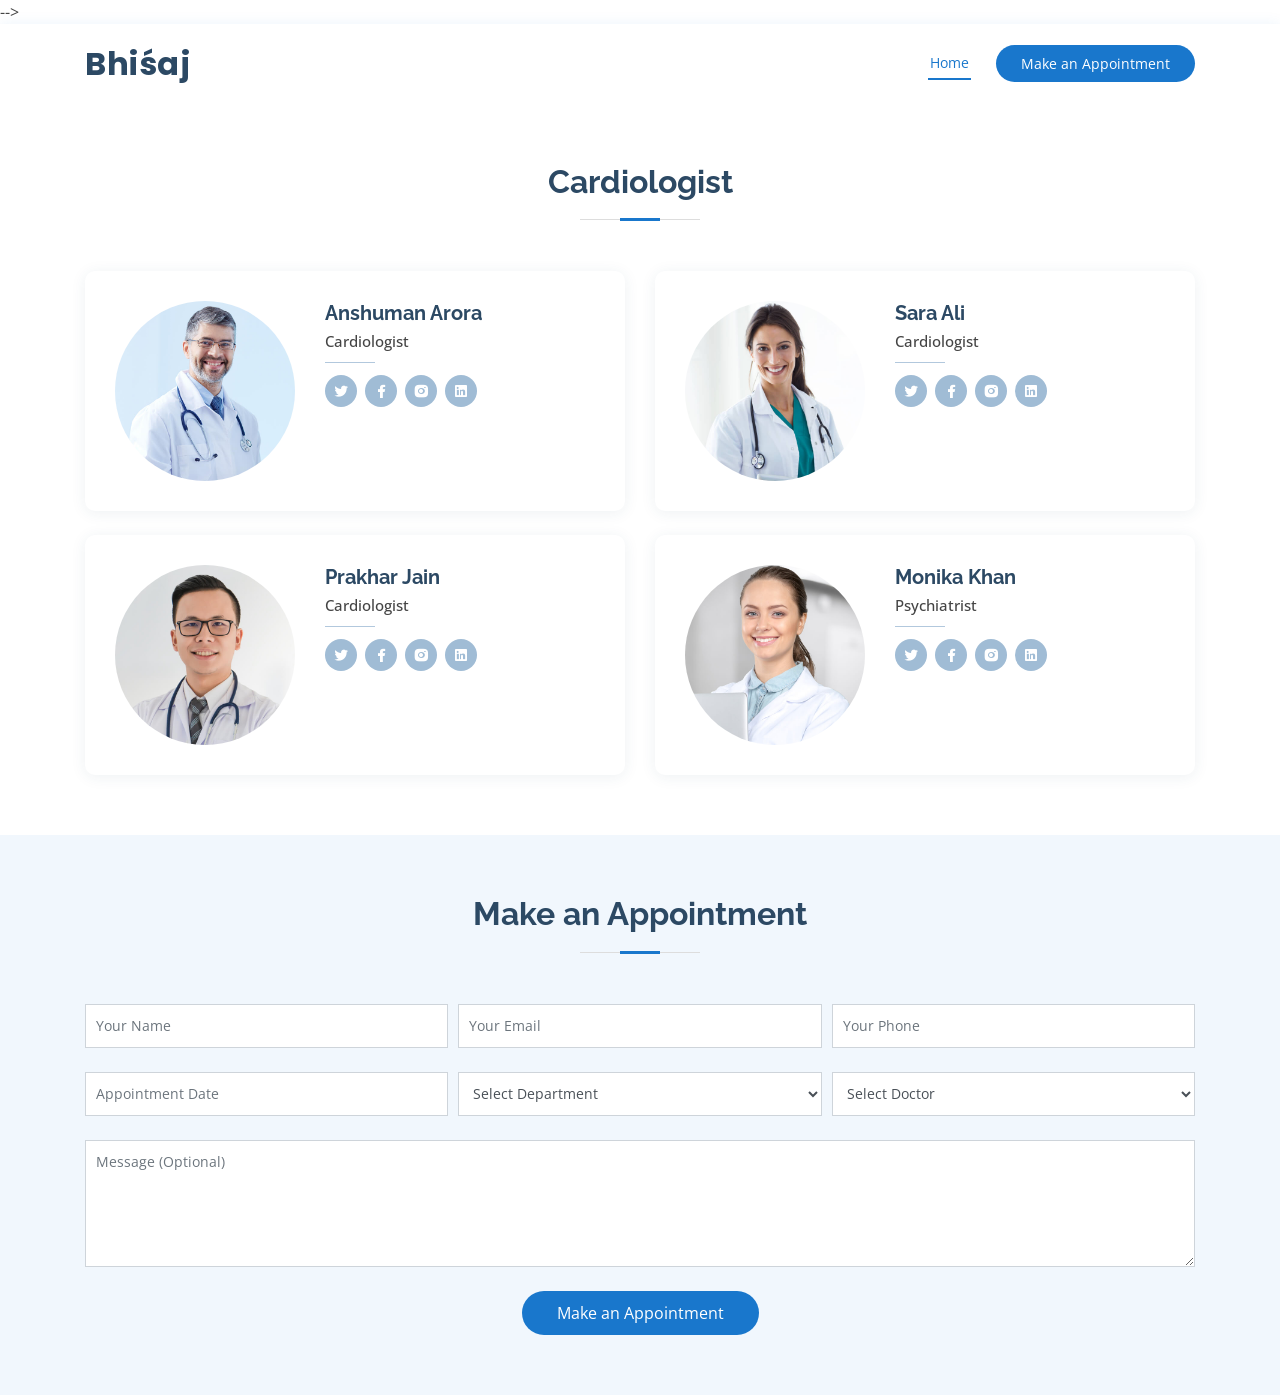
==== commit 127985fe: "Merged the pages and final edits" ====
--- a/cardiology.html
+++ b/cardiology.html
@@ -5,13 +5,13 @@
   <meta charset="utf-8">
   <meta content="width=device-width, initial-scale=1.0" name="viewport">
 
-  <title>Medilab Bootstrap Template - Index</title>
+  <title>Bhiśaj -Book an Appointment, Anytime, Anywhere</title>
   <meta content="" name="description">
   <meta content="" name="keywords">
 
   <!-- Favicons -->
-  <link href="assets/img/favicon.png" rel="icon">
-  <link href="assets/img/apple-touch-icon.png" rel="apple-touch-icon">
+  <!-- <!-- <link href="assets/img/favicon.png" rel="icon">
+  <link href="assets/img/apple-touch-icon.png" rel="apple-touch-icon"> --> -->
 
   <!-- Google Fonts -->
   <link href="https://fonts.googleapis.com/css?family=Open+Sans:300,300i,400,400i,600,600i,700,700i|Raleway:300,300i,400,400i,500,500i,600,600i,700,700i|Poppins:300,300i,400,400i,500,500i,600,600i,700,700i" rel="stylesheet">
@@ -30,8 +30,8 @@
   <link href="assets/css/style.css" rel="stylesheet">
 
   <!-- =======================================================
-  * Template Name: Medilab - v2.1.0
-  * Template URL: https://bootstrapmade.com/medilab-free-medical-bootstrap-theme/
+  * Template Name: Bhiśaj - v2.1.0
+  * Template URL: https://bootstrapmade.com/Bhiśaj-free-medical-bootstrap-theme/
   * Author: BootstrapMade.com
   * License: https://bootstrapmade.com/license/
   ======================================================== -->
@@ -61,7 +61,7 @@
   <header id="header">
     <div class="container d-flex align-items-center">
 
-      <h1 class="logo mr-auto"><a href="index.html">Medilab</a></h1>
+      <h1 class="logo mr-auto"><a href="index.html">Bhiśaj</a></h1>
       <!-- Uncomment below if you prefer to use an image logo -->
       <!-- <a href="index.html" class="logo mr-auto"><img src="assets/img/logo.png" alt="" class="img-fluid"></a>-->
 
--- a/assets/css/style.css
+++ b/assets/css/style.css
@@ -1,6 +1,6 @@
 /**
-* Template Name: Medilab - v2.1.0
-* Template URL: https://bootstrapmade.com/medilab-free-medical-bootstrap-theme/
+* Template Name: Bhiśaj - v2.1.0
+* Template URL: https://bootstrapmade.com/Bhiśaj-free-medical-bootstrap-theme/
 * Author: BootstrapMade.com
 * License: https://bootstrapmade.com/license/
 */
